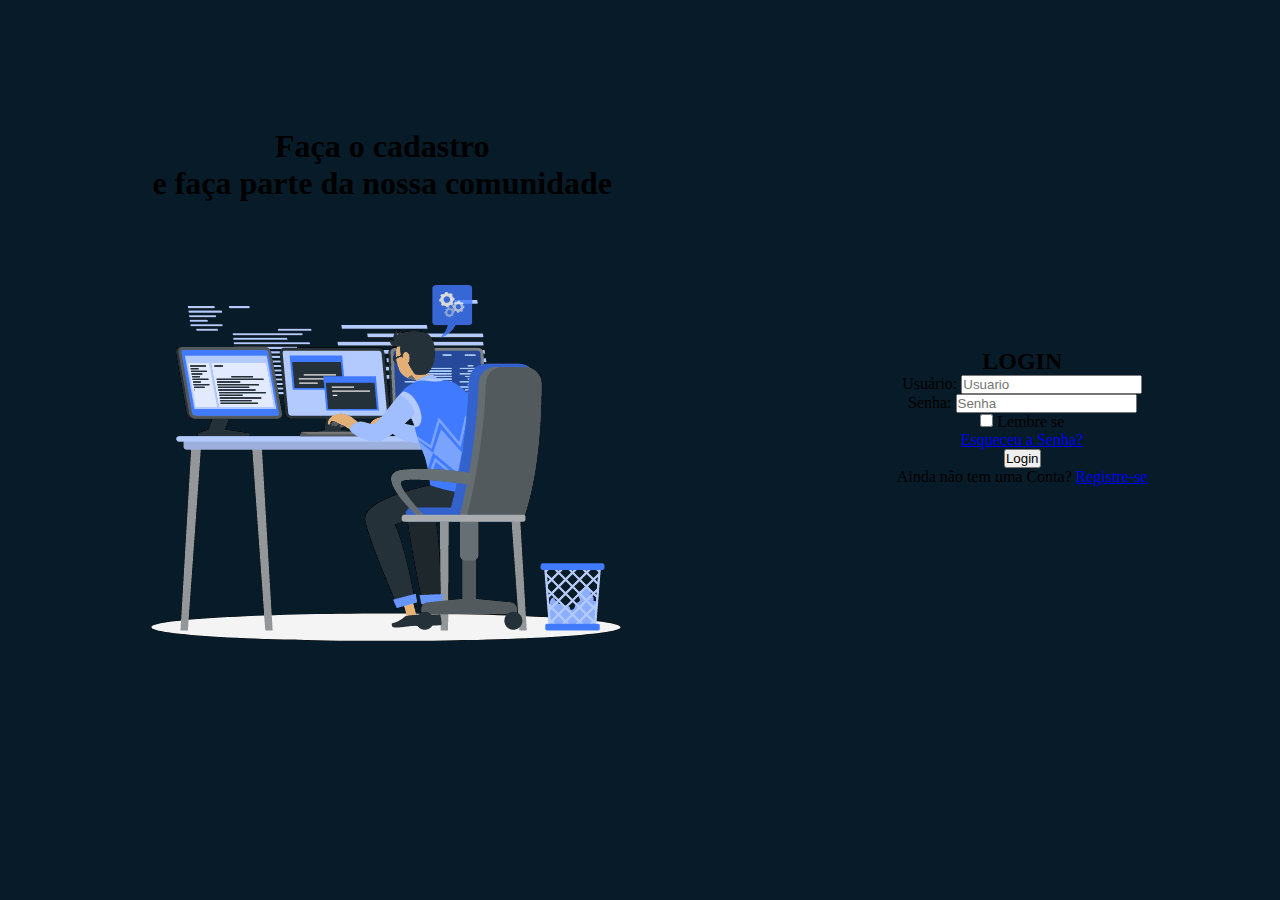
==== index.html @ 16bfa1fe "Etapa Inicial" ====
<!DOCTYPE html>
<html lang="pt-br">
<head>
  <meta charset="UTF-8">
  <meta name="viewport" content="width=device-width, initial-scale=1.0">
  <link rel="stylesheet" href="styles/style.css">
  <title>Login</title>
</head>
<body>
  <main class="login_geral">

    <!-- Parte esquerda da tela -->
    <div class="tela_left">
      <h1>Faça o cadastro <br> e faça parte da nossa comunidade</h1>
        <img class="img_login" src="imgs/229223263-cf2e4b07-2615-4f87-9c38-e37600f8381a.gif" alt="img_login">
      </div>
    </div>

    <!-- Parte direta da tela -->

    <div class="tela_right">
          <form class="tela_login">
            <h2>LOGIN</h2>
            <div class="textfield">
              <label for="Usuario">Usuário: </label>
              <input type="text" id="Usuario" name="Usuario" placeholder="Usuario">
            </div>

            <div class="textfield">
              <label for="Senha">Senha: </label>
              <input type="password" id="Senha" name="Senha" placeholder="Senha">
            </div>
            <input type="checkbox" name="Lembre-se"> Lembre se
            <p><a href="#">Esqueceu a Senha?</a></p>
          </form>
          <button class="btn_login">Login</button>
          <p>Ainda não tem uma Conta? <a href="#">Registre-se</a></p>
    </div>
  </main>
</body>
</html>
---- styles/style.css ----
@charset "UTF-8";

/* Fontes */
@import url('https://fonts.googleapis.com/css2?family=Archivo+Black&family=Bebas+Neue&display=swap');

:root {

  /* Cores */

  --bg-color: #081b29;
  --second-bg-color: #112e42;
  --text-color:  #ededed;
  --main-color: #00abf0;

  /* Fontes */
  --fonte1: "Bebas Neue", sans-serif;
  --fonte2: "Archivo Black", sans-serif;
  --fonte3: Arial, Helvetica, sans-serif;

}

* {
  margin: 0;
  padding: 0;
  box-sizing: border-box;
  outline: none;
}

body {
  background-color: var(--bg-color);
}

.login_geral {
 display: flex;
 flex-wrap: wrap;
 justify-content: space-around;
 align-items: center;
 text-align: center;
 padding-top: 10%;
}
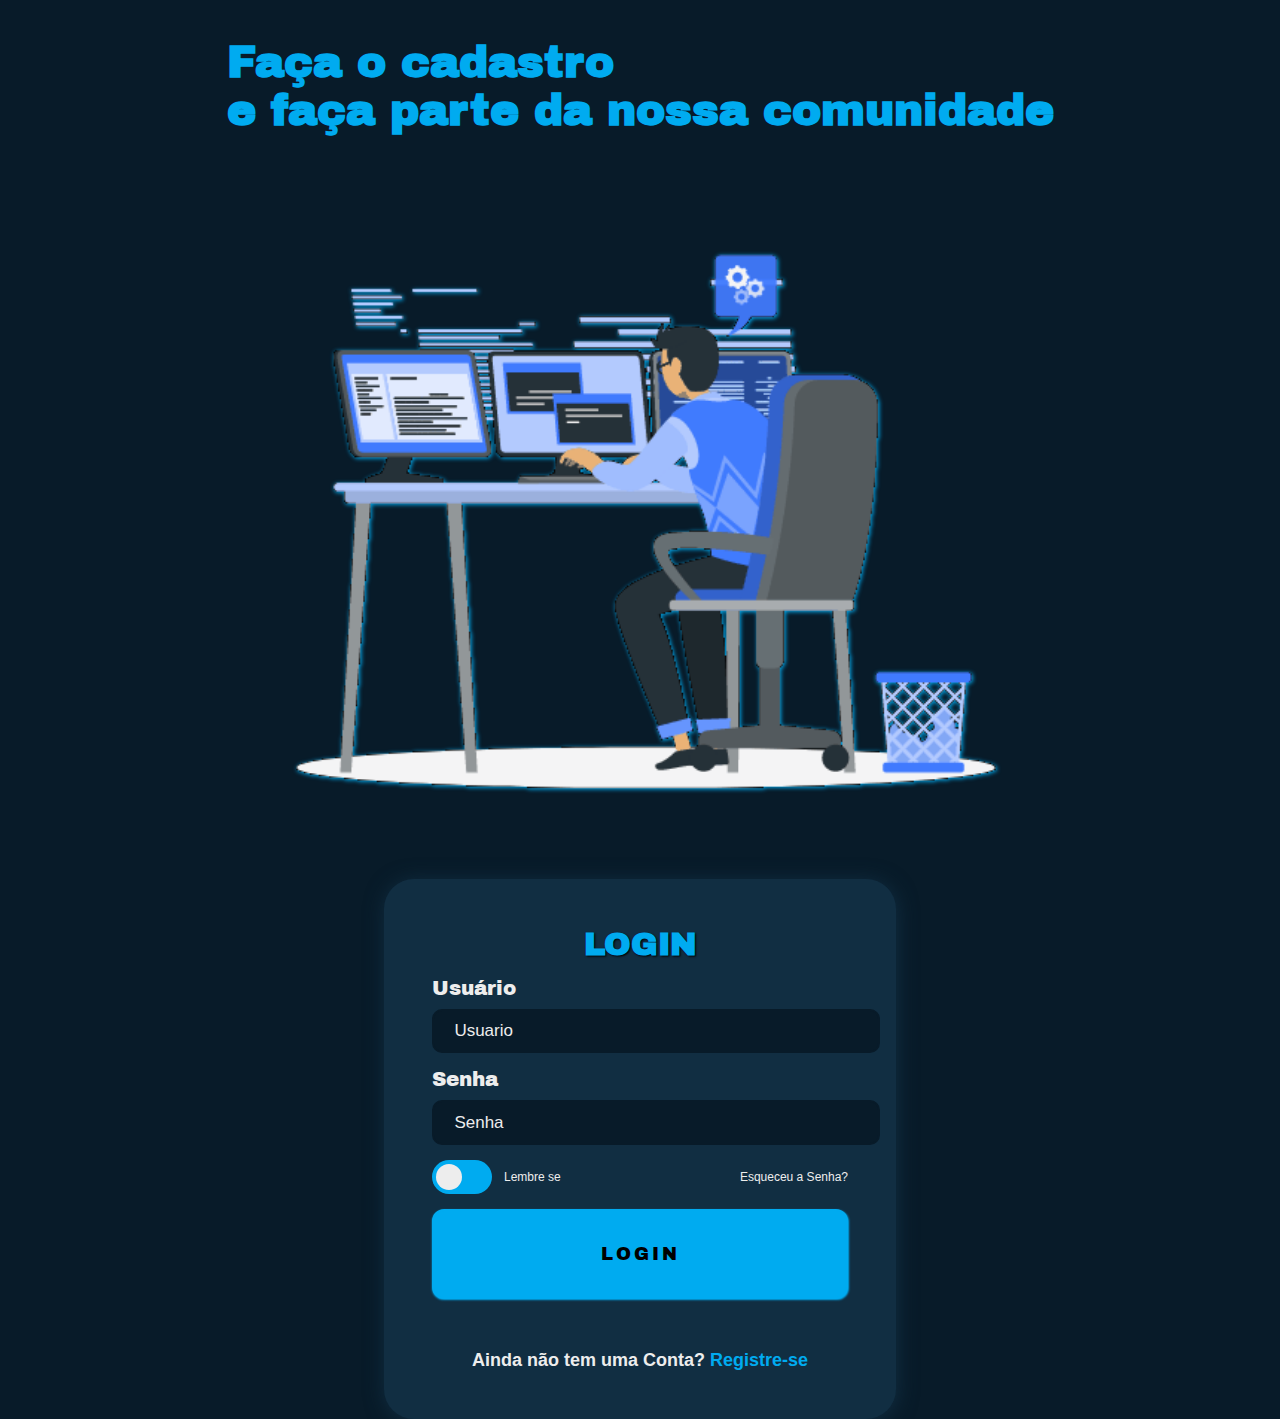
==== commit 8e45a0bf: "Desgin - final" ====
--- a/index.html
+++ b/index.html
@@ -12,7 +12,7 @@
     <!-- Parte esquerda da tela -->
     <div class="tela_left">
       <h1>Faça o cadastro <br> e faça parte da nossa comunidade</h1>
-        <img class="img_login" src="imgs/229223263-cf2e4b07-2615-4f87-9c38-e37600f8381a.gif" alt="img_login">
+      <img src="imgs/229223263-cf2e4b07-2615-4f87-9c38-e37600f8381a.gif" alt="img_login">
       </div>
     </div>
 
@@ -22,19 +22,28 @@
           <form class="tela_login">
             <h2>LOGIN</h2>
             <div class="textfield">
-              <label for="Usuario">Usuário: </label>
+              <label for="Usuario">Usuário</label>
               <input type="text" id="Usuario" name="Usuario" placeholder="Usuario">
             </div>
 
             <div class="textfield">
-              <label for="Senha">Senha: </label>
+              <label for="Senha">Senha</label>
               <input type="password" id="Senha" name="Senha" placeholder="Senha">
             </div>
-            <input type="checkbox" name="Lembre-se"> Lembre se
-            <p><a href="#">Esqueceu a Senha?</a></p>
+        
+            <div class="login_alert">
+              <label class="alert">
+                <span class="alert-text">Lembre se</span>
+                <div class="alert-wrapper">
+                  <input type="checkbox"/>
+                  <span class="button-alert"></span>
+                </div>
+              </label>
+              <a href="#">Esqueceu a Senha?</a>
+          </div>
           </form>
-          <button class="btn_login">Login</button>
-          <p>Ainda não tem uma Conta? <a href="#">Registre-se</a></p>
+          <button class="btn_login">LOGIN</button>
+          <p class="sign_up">Ainda não tem uma Conta? <a href="#">Registre-se</a></p>
     </div>
   </main>
 </body>
--- a/styles/style.css
+++ b/styles/style.css
@@ -28,6 +28,7 @@
 
 body {
   background-color: var(--bg-color);
+  height: 100vh;
 }
 
 .login_geral {
@@ -36,15 +37,207 @@
  justify-content: space-around;
  align-items: center;
  text-align: center;
- padding-top: 10%;
-}
-
-
-
-
-
-
-
-
-
-
+ padding-top: 3%; 
+}
+
+
+.tela_left {
+  color: var(--main-color);
+  font-family: var(--fonte2);
+  text-align: justify;
+  display: flex;
+  flex-direction: column;
+  justify-content: center;
+  align-items: center;
+}
+
+.tela_left > h1 {
+ font-size: 44px;
+}
+
+.tela_left img {
+  width: 90%;
+  filter: drop-shadow(1px 1px 2px var(--main-color));
+}
+
+
+.tela_right {
+  background-color: var(--second-bg-color);
+  border-radius: 30px;
+  box-shadow: 1px 2px 20px var(--second-bg-color);
+  display: flex;
+  flex-direction: column;
+  justify-content: center;
+  padding: 3em;
+  width: 40vw;
+  
+}
+
+.tela_login {
+  font-family: var(--fonte2);
+  display: flex;
+  flex-direction: column;
+  gap: 15px;
+}
+
+.tela_login > h2 {
+   color: var(--main-color) ;
+   font-size: 32px;
+   text-shadow: 1px 1px 2px black;
+}
+
+.textfield {
+  margin: auto;
+  color: var(--text-color);
+  display: flex;
+  flex-direction: column;
+  align-items: flex-start;
+  gap: 10px;
+}
+
+.textfield > label {
+  font-size: 20px;
+}
+
+
+.textfield > input {
+  color: aliceblue;
+  background-color: var(--bg-color);
+  border: 2px solid var(--bg-color);
+  border-radius: 10px;
+  width: 35vw;
+  height: 3.5vw;
+  padding: 1.2em;
+  font-size: 17px;
+  cursor: text;
+  caret-color:white;
+}
+
+input::placeholder {
+  color: var(--text-color);
+}
+
+.login_alert {
+  color: var(--text-color);
+  display: flex;
+  justify-content: space-between;
+}
+
+ .login_alert > a {
+  font-family: var(--fonte3);
+  font-size: 12px;
+  font-weight: 500;
+  color: var(--text-color) ;
+  text-decoration: none;
+  transition: .2s;
+  padding-top: 10px;
+ }
+
+ .login_alert > a:hover {
+  color: var(--main-color);
+ }
+
+ .alert {
+  display: flex;
+  justify-content: center;
+  align-items: center;
+  cursor: pointer;
+  flex-direction: row-reverse;
+ }
+
+ .alert .alert-text {
+  padding-left: 1em;
+  font-family: var(--fonte3);
+  font-size: 12px;
+ }
+
+ .alert .alert-wrapper {
+  display: inline-block;
+  width: 60px; 
+  height: 34px;
+  position: relative;
+ }
+
+ .alert .alert-wrapper .button-alert {
+  position: absolute;
+  top: 0;
+  left: 0;
+  right: 0;
+  bottom: 0;
+  display: flex;
+  justify-content: space-between;
+  align-items: center;
+  border-radius: 40px;
+  background-color: var(--main-color);
+ }
+
+
+ .alert .alert-wrapper input {
+  opacity: 0;
+  width: 0;
+  height: 0;
+ }
+
+ .alert .alert-wrapper .button-alert::before {
+  content: "";
+  width: 26px;
+  height: 26px;
+  position: absolute;
+  left: 4px;
+  bottom: 4px;
+  border-radius: 50%;
+  transition: .4s all ease;
+  background-color: var(--text-color);
+ }
+
+ .alert .alert-wrapper input:checked + .button-alert {
+  background-color: green;
+ }
+
+ .alert .alert-wrapper input:checked + .button-alert::before {
+  transform: translateX(26px);
+ }
+
+.btn_login {
+  color: var(black);
+  background-color: var(--main-color);
+  border: 2px solid var(--main-color);
+  box-shadow: 0.5px 1px 2px var(--main-color);
+  border-radius: 12px;
+  font-family: var(--fonte2);
+  font-size: 18px;
+  letter-spacing: 3px;
+  height: 10vh;
+  padding: 1em;
+  margin: 15px 0;
+  transition: 0.6s;
+}
+
+.btn_login:hover {
+  background-color: transparent;
+  color: var(--text-color);
+}
+
+.btn_login:active {
+  background-color: #00acf096;
+}
+
+.sign_up {
+  font-family: var(--fonte3);
+  font-weight: 600;
+  font-size: 18px;
+  color: var(--text-color);
+  padding-top: 2em;
+}
+
+.sign_up > a {
+   color: var(--main-color);
+  text-decoration: none;
+  transition: .3s;
+}
+
+.sign_up > a:hover {
+  color: #00acf0ad;
+}
+
+
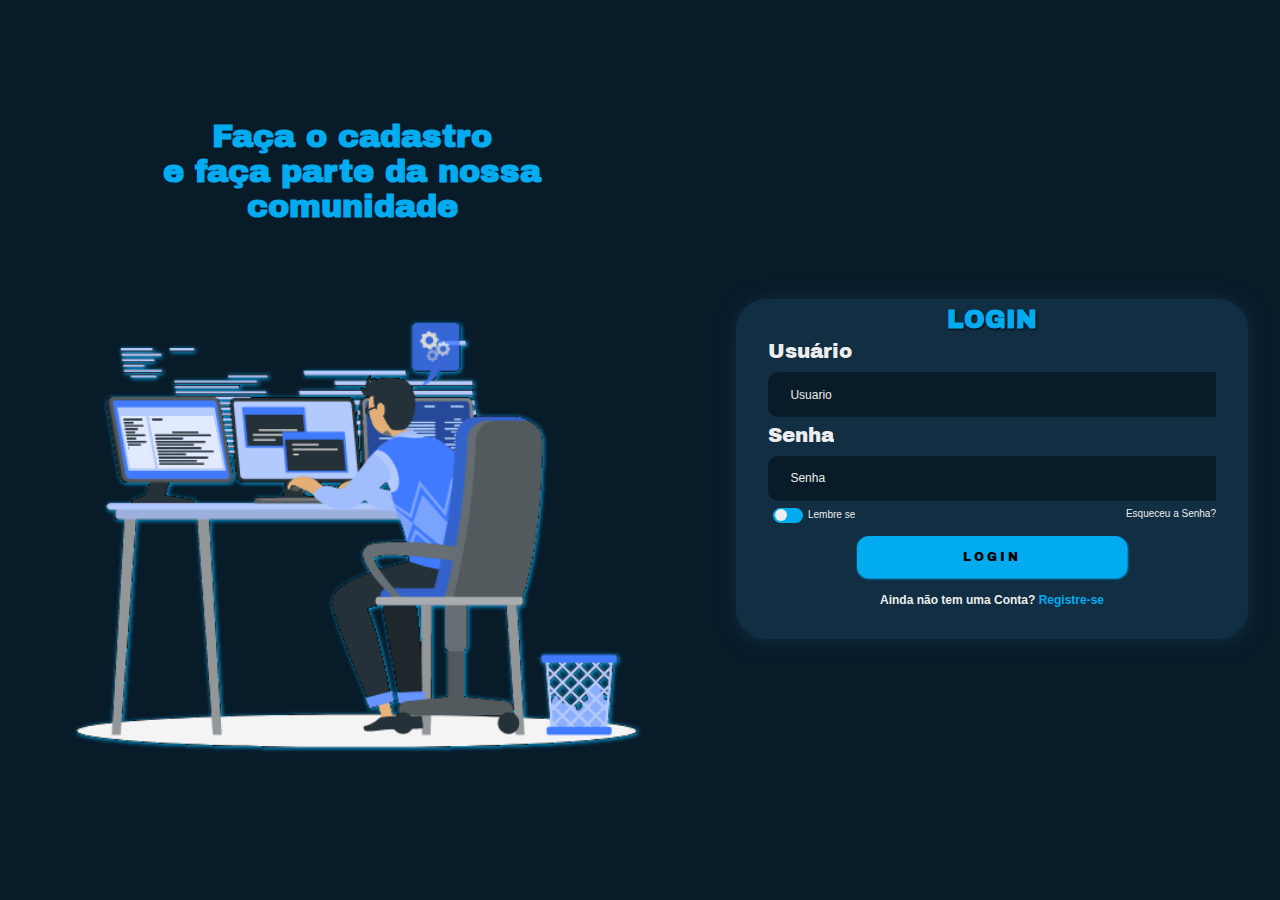
==== commit 08727f4f: "Responsividade adicionado" ====
--- a/index.html
+++ b/index.html
@@ -7,6 +7,8 @@
   <title>Login</title>
 </head>
 <body>
+
+  <!-- Config geral da tela -->
   <main class="login_geral">
 
     <!-- Parte esquerda da tela -->
@@ -30,18 +32,23 @@
               <label for="Senha">Senha</label>
               <input type="password" id="Senha" name="Senha" placeholder="Senha">
             </div>
+
+            <!-- Botao de Lembrar Login -->
         
             <div class="login_alert">
               <label class="alert">
                 <span class="alert-text">Lembre se</span>
                 <div class="alert-wrapper">
-                  <input type="checkbox"/>
+                  <input type="checkbox" name="lembre-se"/>
                   <span class="button-alert"></span>
                 </div>
               </label>
               <a href="#">Esqueceu a Senha?</a>
           </div>
           </form>
+
+          <!-- Botao de Login -->
+           
           <button class="btn_login">LOGIN</button>
           <p class="sign_up">Ainda não tem uma Conta? <a href="#">Registre-se</a></p>
     </div>
--- a/styles/style.css
+++ b/styles/style.css
@@ -18,6 +18,8 @@
   --fonte3: Arial, Helvetica, sans-serif;
 
 }
+
+/* Config global */
 
 * {
   margin: 0;
@@ -28,8 +30,11 @@
 
 body {
   background-color: var(--bg-color);
+  width: 100vw;
   height: 100vh;
 }
+
+/* Config geral */
 
 .login_geral {
  display: flex;
@@ -40,6 +45,7 @@
  padding-top: 3%; 
 }
 
+/* Config do lado esquerdo */
 
 .tela_left {
   color: var(--main-color);
@@ -59,6 +65,9 @@
   width: 90%;
   filter: drop-shadow(1px 1px 2px var(--main-color));
 }
+
+
+/* Config do lado Direito */
 
 
 .tela_right {
@@ -116,6 +125,8 @@
 input::placeholder {
   color: var(--text-color);
 }
+
+/* Config do Alerta de Lembrar e Esqueceu a Senha */
 
 .login_alert {
   color: var(--text-color);
@@ -222,6 +233,8 @@
   background-color: #00acf096;
 }
 
+/* Config Botão Login */
+
 .sign_up {
   font-family: var(--fonte3);
   font-weight: 600;
@@ -241,3 +254,220 @@
 }
 
 
+
+
+/* Responsividade para Celulares */
+
+@media (max-width: 768px) {
+
+  * {
+    overflow: hidden;
+  }
+
+
+  .login_geral {
+    flex-direction: column-reverse;
+  }
+
+  .tela_left {
+    padding: 22px;
+    width: 100vw;
+  }
+  
+  .tela_left > h1 {
+    text-align: center;
+    font-size: 22px;
+  }
+  
+  .tela_left img {
+    width: 70%;
+  }
+
+
+  .tela_right {
+    padding: 2em;
+    width: 80%;
+   
+  }
+  
+  .tela_login {
+    gap: 7px;
+    transform: translate(0, -25px);
+  }
+  
+  .tela_login > h2 {
+    font-size: 25px;
+  }
+  
+  
+  .textfield > input {
+    width: 65vw;
+    max-width: 100%;
+    padding: 1.7em;
+    font-size: 12px;
+  }
+
+   .login_alert > a {
+    text-align: end;
+    font-family: var(--fonte3);
+    font-size: 10px;
+    padding-top: 0px;
+   }
+
+   .alert .alert-text {
+    padding-left: 1em;
+    font-family: var(--fonte3);
+    font-size: 10px;
+    transform: translate(0, -1px);
+   }
+  
+   .alert .alert-wrapper {
+    width: 30px; 
+    height: 15px;
+    left: 5px;
+   }
+  
+  
+   .alert .alert-wrapper .button-alert::before {
+    width: 12px;
+    height: 12px;
+    left: 2px;
+    bottom: 1.3px;
+    border-radius: 70%;
+   }
+  
+   .alert .alert-wrapper input:checked + .button-alert::before {
+    transform: translateX(15px);
+   }
+  
+
+   .btn_login {
+    font-size: 12px;
+    width: 30vh;;
+    max-width: 100%;
+    height: 10%;
+    max-height: 100%;
+    transform: translate(0, -12px);
+    margin: 0px auto;
+    transition: 0.6s;
+  }
+  
+  .sign_up {
+    font-size: 12px;
+    padding-top: 0.3em;
+  }
+  
+  
+}
+
+
+/* Responsividade para Tablets */
+
+
+
+@media (min-width: 768px) and (max-width: 1380px) {
+* {
+    overflow: hidden;
+  }
+
+  body {
+    display: flex;
+  }
+
+
+  .login_geral {
+    flex-wrap: nowrap;
+  }
+
+  .tela_left {
+    padding: 22px;
+    width: 50%;
+  }
+  
+  .tela_left > h1 {
+    text-align: center;
+    font-size: 32px;
+  }
+  
+  .tela_left img {
+    width: 100%;
+  }
+
+
+  .tela_right {
+    padding: 2em;
+    width: 40%;
+   
+  }
+  
+  .tela_login {
+    gap: 7px;
+    transform: translate(0, -25px);
+  }
+  
+  .tela_login > h2 {
+    font-size: 25px;
+  }
+  
+  
+  .textfield > input {
+    width: 65vw;
+    max-width: 100%;
+    padding: 1.7em;
+    font-size: 12px;
+  }
+
+   .login_alert > a {
+    text-align: end;
+    font-family: var(--fonte3);
+    font-size: 10px;
+    padding-top: 0px;
+   }
+
+   .alert .alert-text {
+    padding-left: 1em;
+    font-family: var(--fonte3);
+    font-size: 10px;
+    transform: translate(0, -1px);
+   }
+  
+   .alert .alert-wrapper {
+    width: 30px; 
+    height: 15px;
+    left: 5px;
+   }
+  
+  
+   .alert .alert-wrapper .button-alert::before {
+    width: 12px;
+    height: 12px;
+    left: 2px;
+    bottom: 1.3px;
+    border-radius: 70%;
+   }
+  
+   .alert .alert-wrapper input:checked + .button-alert::before {
+    transform: translateX(15px);
+   }
+  
+
+   .btn_login {
+    font-size: 12px;
+    width: 30vh;;
+    max-width: 100%;
+    height: 10%;
+    max-height: 100%;
+    transform: translate(0, -12px);
+    margin: 0px auto;
+    transition: 0.6s;
+  }
+  
+  .sign_up {
+    font-size: 12px;
+    padding-top: 0.3em;
+  }
+
+}
+
+  
+
